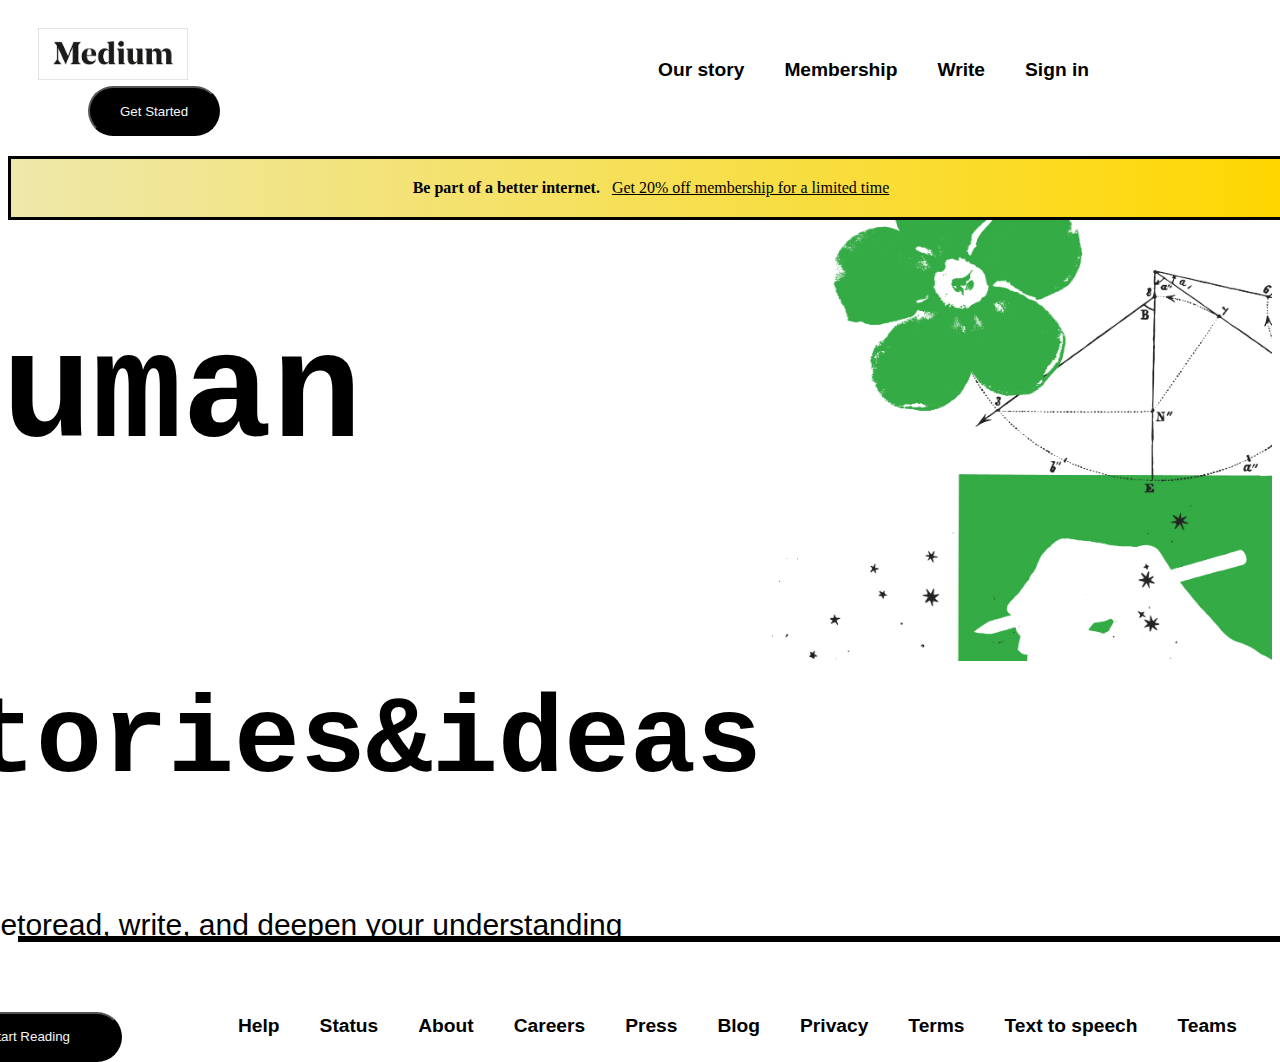
==== index.html @ 66dde218 "MEDIA WEBSITE CLONE" ====
<!DOCTYPE html>
<html lang="en">
  <head>
    <meta charset="UTF-8" />
    <meta name="viewport" content="width=device-width, initial-scale=1.0" />
    <link
      href="https://cdn.jsdelivr.net/npm/bootstrap@5.0.2/dist/css/bootstrap.min.css"
      rel="stylesheet"
      integrity="sha384-EVSTQN3/azprG1Anm3QDgpJLIm9Nao0Yz1ztcQTwFspd3yD65VohhpuuCOmLASjC"
      crossorigin="anonymous"
    />
    <link rel="stylesheet" href="style.css" />
    <title>Medium-Where Good Ideas Found</title>
  </head>
  <body>
    <div class="parent">
      <div class="maincontent">
        <img
          src="Images/logo.png"
          alt="logo"
          width="150px"
          style="float: left; border: none; margin-top: 20px; margin-left: 30px"
        />
        <ul>
          <li class="one">Our story</li>

          <li>Membership</li>

          <li>Write</li>

          <li>Sign in</li>
        </ul>
        <button>Get Started</button>

        <p class="p1">
          <b>Be part of a better internet.</b>&nbsp; &nbsp;<u
            >Get 20% off membership for a limited time</u
          >
        </p>
        <div class="content">
          <h2>Human</h2>
          <h1>Stories&ideas</h1>
          <p class="P2">
            A&nbsp;placetoread,&nbsp;write,&nbsp;and&nbsp;deepen&nbsp;your&nbsp;understanding
          </p>
          <ul>
            <button id="button2">Start&nbsp;Reading</button>
          </ul></div>
          <div class="footer">
            <hr style="width:1380px; margin-left: 10px; margin-top:800px; color:black;  border: solid black;"  >
          <ul id="unorder">
           
            <li>Help</li>
            <li>Status</li>
            <li>About</li>
            <li>Careers</li>
            <li>Press</li>
            <li>Blog</li>
            <li>Privacy</li>
            <li>Terms</li>
            <li>Text to speech</li>
            <li>Teams</li>
          </ul></div>
        
      </div>
    </div>
    <script
      src="https://cdn.jsdelivr.net/npm/bootstrap@5.0.2/dist/js/bootstrap.bundle.min.js"
      integrity="sha384-MrcW6ZMFYlzcLA8Nl+NtUVF0sA7MsXsP1UyJoMp4YLEuNSfAP+JcXn/tWtIaxVXM"
      crossorigin="anonymous"
    ></script>
  </body>
</html>
---- style.css ----
.parent{
    width:100%;
    height: auto;
    display: flex;
}
.maincontent{
    width:100%;
    height:auto;
}

ul li {
    flex-direction: row;
    float: left;
    margin-left: 40PX;
    list-style: none;
    font-family: sans-serif;
    margin-top: 35px;
    font-size: larger;
    font-weight: 600;

}
.one{
    margin-left: 470px;
}
button{
    margin-left: 80px;
    margin-top: 5px;
    background-color:black;
    color: whitesmoke;
    padding-left: 30px;
    padding-right:30px ;
    height: 50px;
    border-radius: 50px;
}
.p1{
    text-align: center;
    background-image:linear-gradient(to right, palegoldenrod,gold);
    padding-top: 20px;
    padding-bottom: 20PX;
    margin-top: 20PX;
    border:black solid;
    position: fixed;
    width: 100%;


}
.content{
    background:url(Images/bg-image.png.png);
    float: right;
    margin-top: 80PX;
    width:500PX;
    height: 500px;
    background-size: cover;
    
}
h2{
   
 float: right;
    font-size:150px;
    margin-right: 910PX;
   margin-top: 150PX;
   font-family: 'Courier New', Courier, monospace;
   font-weight: 900;

    
}
h1{
   display: flex;
   flex-direction: column;
    float: right;
       font-size:110px;
       margin-right: 510PX;
     
      font-family: 'Courier New', Courier, monospace;
      font-weight: bolder;
}
       
   .P2{
    width:1280px;
    float:right;
    margin-right: 75PX;
    font-size: 30PX;
    margin-top: 30PX;
    font-family: sans-serif;
   }
#button2{
    float:right;
   margin-right:1150px;
    margin-top: 40px;
    background-color:black;
    color: whitesmoke;
    padding-left: 50px;
    padding-right:50px ;
    height:50px;
    border-radius: 50px;
    font-family: sans-serif;
    font-weight: 500;
}

#unorder{
    float: left;
    margin-left: 150px;
    margin-top: 30px;
}
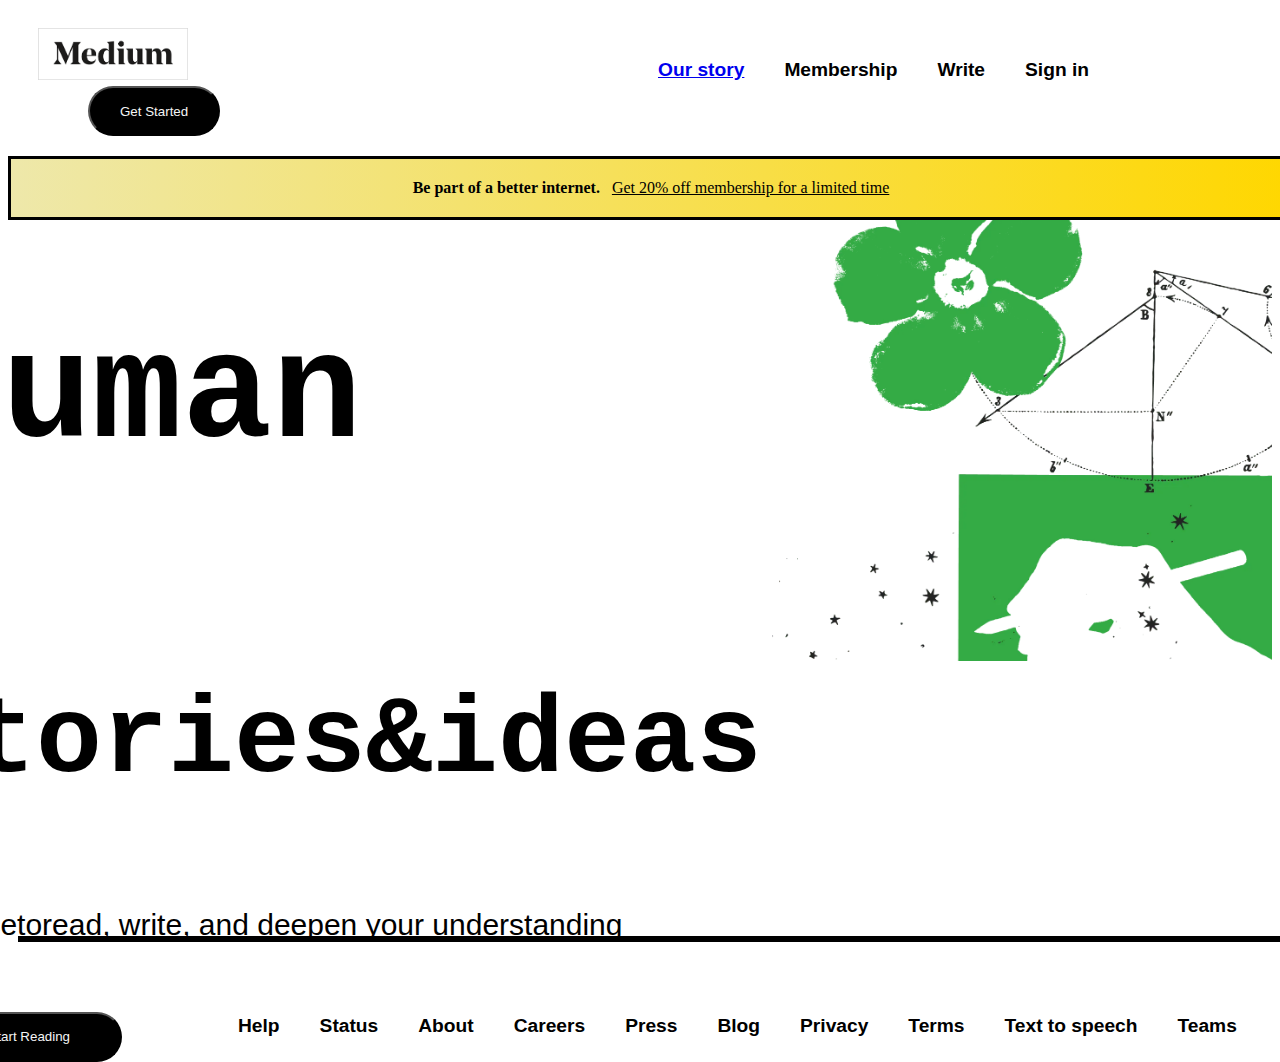
==== commit b338985d: "Add files via upload" ====
--- a/index.html
+++ b/index.html
@@ -9,6 +9,7 @@
       integrity="sha384-EVSTQN3/azprG1Anm3QDgpJLIm9Nao0Yz1ztcQTwFspd3yD65VohhpuuCOmLASjC"
       crossorigin="anonymous"
     />
+    <link rel="icon" type="image/x-icon" href="Images/tittle.png">
     <link rel="stylesheet" href="style.css" />
     <title>Medium-Where Good Ideas Found</title>
   </head>
@@ -22,7 +23,7 @@
           style="float: left; border: none; margin-top: 20px; margin-left: 30px"
         />
         <ul>
-          <li class="one">Our story</li>
+          <li class="one" ><a href="story.html">Our story</li></a>
 
           <li>Membership</li>
 
